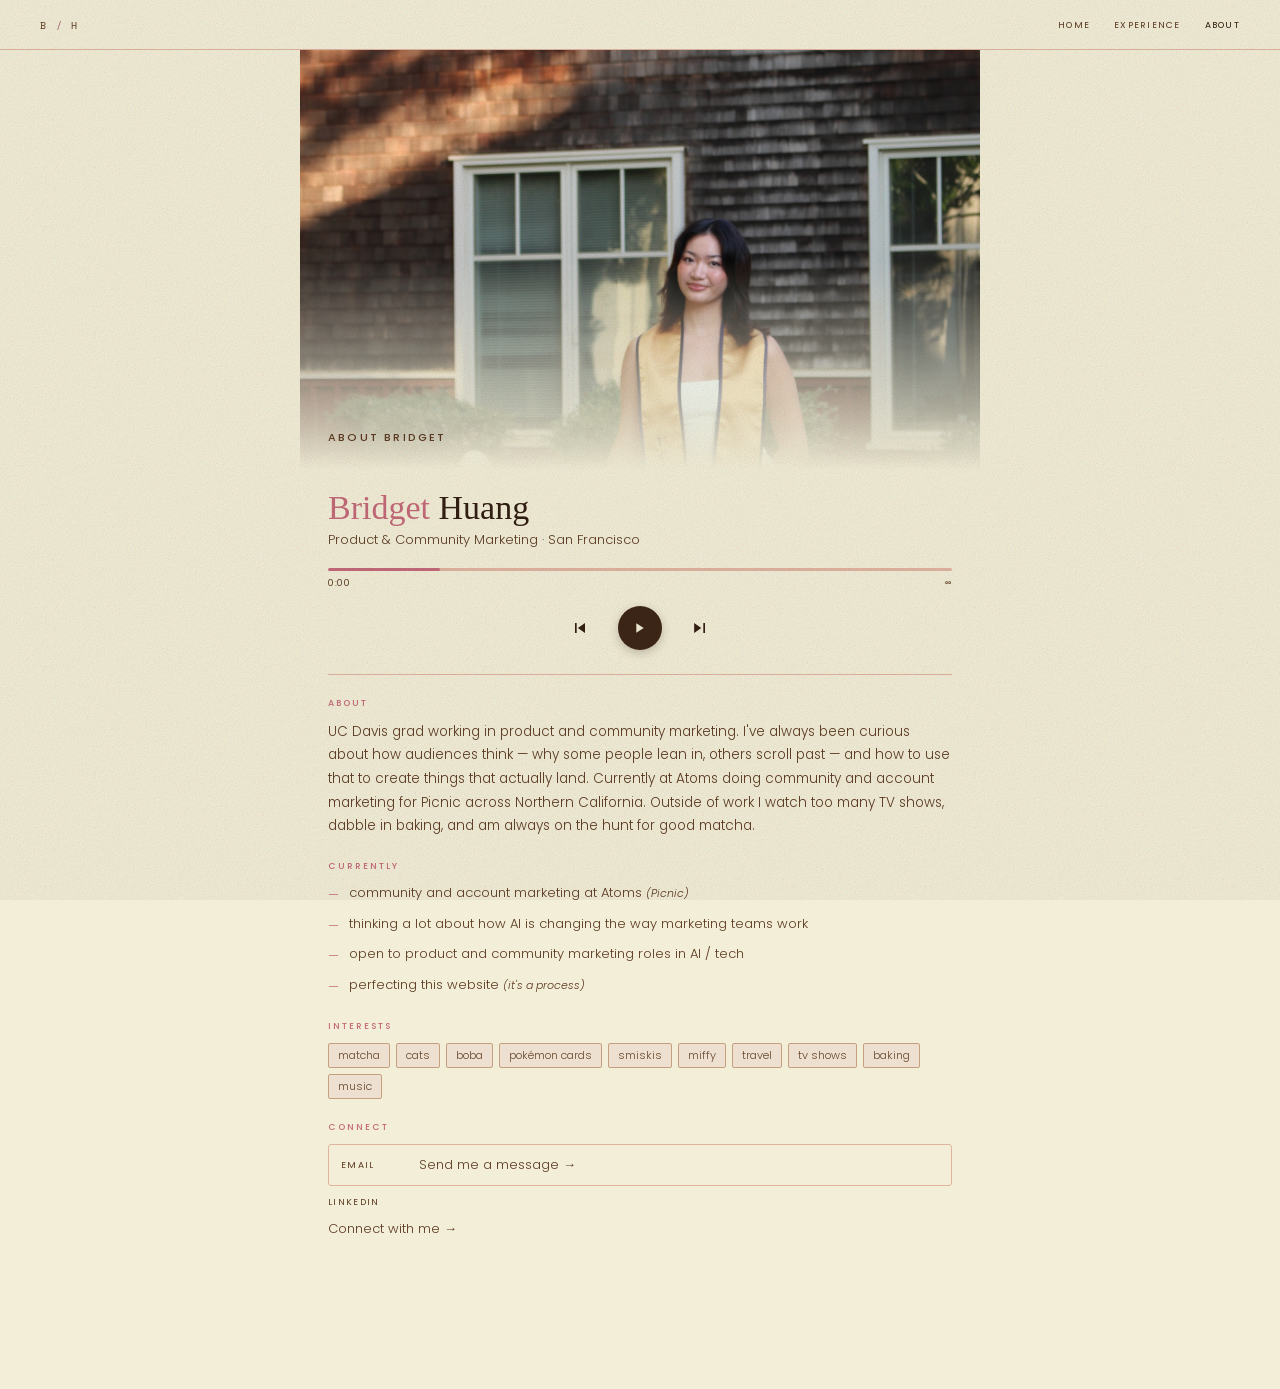
==== about.html @ 4d78a8e5 "Update about.html" ====
<!DOCTYPE html>
<html lang="en">
<head>
  <meta charset="UTF-8" />
  <meta name="viewport" content="width=device-width, initial-scale=1.0" />
  <title>About — Bridget Huang</title>
  <link rel="stylesheet" href="style.css" />
  <script src="components.js"></script>
  <style>
    .about-wrap {
      max-width: 680px;
      margin: 0 auto;
      padding: 0 0 80px;
    }

    /* ── Full-width photo (like Spotify artist header) ── */
    .sp-hero-photo {
      width: 100%;
      aspect-ratio: 1 / 1;
      max-height: 420px;
      position: relative;
      overflow: hidden;
      background: var(--bg2);
    }
    .sp-hero-photo img {
      width: 100%;
      height: 100%;
      object-fit: cover;
      object-position: center 20%;
      display: block;
    }
    .sp-hero-photo-placeholder {
      width: 100%; height: 100%;
      display: flex; flex-direction: column;
      align-items: center; justify-content: center;
      gap: 10px;
    }
    .sp-hero-photo-placeholder span { font-size: 40px; }
    .sp-hero-photo-placeholder p {
      font-size: 11px; color: var(--muted);
      letter-spacing: 0.1em; text-transform: uppercase;
    }
    /* gradient fade at the bottom of the photo */
    .sp-hero-photo::after {
      content: '';
      position: absolute;
      bottom: 0; left: 0; right: 0;
      height: 50%;
      background: linear-gradient(transparent, var(--bg));
      pointer-events: none;
    }
    /* "About Bridget" label over the photo */
    .sp-hero-label {
      position: absolute;
      bottom: 24px;
      left: 28px;
      font-size: 11px;
      font-weight: 500;
      letter-spacing: 0.2em;
      text-transform: uppercase;
      color: var(--muted);
      z-index: 1;
    }

    /* ── Song title + subtitle ── */
    .sp-title-block {
      padding: 20px 28px 0;
    }
    .sp-song-title {
      font-family: Georgia, serif;
      font-size: 34px;
      font-weight: 400;
      line-height: 1.05;
      color: var(--ink);
      margin-bottom: 4px;
    }
    .sp-song-title .first { color: var(--accent); }
    .sp-song-sub {
      font-size: 13px;
      color: var(--muted);
      font-weight: 300;
      margin-bottom: 0;
    }

    /* ── Progress bar ── */
    .sp-bar-block { padding: 18px 28px 0; }
    .sp-progress {
      height: 3px;
      background: var(--bg3);
      border-radius: 2px;
      overflow: hidden;
      cursor: pointer;
      margin-bottom: 6px;
    }
    .sp-progress-fill {
      width: 18%;
      height: 100%;
      background: var(--accent);
      border-radius: 2px;
      transition: width 0.3s ease;
    }
    .sp-times {
      display: flex;
      justify-content: space-between;
      font-size: 9px;
      letter-spacing: 0.08em;
      color: var(--muted);
    }

    /* ── Controls ── */
    .sp-controls {
      display: flex;
      align-items: center;
      justify-content: center;
      gap: 22px;
      padding: 16px 28px 4px;
    }
    .sp-ctrl {
      background: none;
      border: none;
      cursor: pointer;
      padding: 6px;
      color: var(--ink);
      display: flex;
      align-items: center;
      justify-content: center;
      transition: color 0.18s, transform 0.18s;
    }
    .sp-ctrl:hover { color: var(--accent); transform: scale(1.1); }
    .sp-play {
      width: 44px; height: 44px;
      border-radius: 50%;
      background: var(--vinyl);
      color: #F3EED7;
      padding-left: 3px;
      box-shadow: 0 3px 10px rgba(50,31,18,0.25);
    }
    .sp-play:hover { background: var(--accent); color: #fff; transform: scale(1.06); }

    /* ── Divider ── */
    .sp-divider {
      height: 1px;
      background: var(--bg3);
      margin: 20px 28px 0;
    }

    /* ── Content sections (scroll below controls like Spotify) ── */
    .sp-section {
      padding: 22px 28px 0;
    }
    .sp-section-label {
      font-size: 9px;
      letter-spacing: 0.22em;
      text-transform: uppercase;
      color: var(--accent);
      margin-bottom: 10px;
      font-weight: 500;
    }
    .sp-section-body {
      font-size: 13.5px;
      color: var(--ink2);
      line-height: 1.75;
      font-weight: 300;
    }

    /* currently list */
    .sp-curr-list {
      display: flex;
      flex-direction: column;
      gap: 8px;
    }
    .sp-curr-item {
      display: flex;
      align-items: flex-start;
      gap: 10px;
      font-size: 13px;
      color: var(--ink2);
      font-weight: 300;
      line-height: 1.6;
    }
    .sp-curr-dash { color: var(--accent); flex-shrink: 0; margin-top: 2px; }

    /* interests row */
    .sp-interests {
      display: flex;
      flex-wrap: wrap;
      gap: 6px;
      margin-top: 2px;
    }
    .sp-tag {
      font-size: 11px;
      color: var(--tag-text);
      background: var(--tag-bg);
      border: 1px solid var(--tag-border);
      border-radius: 2px;
      padding: 3px 9px;
      font-weight: 300;
    }

    /* connect links */
    .sp-connect-links {
      display: flex;
      flex-direction: column;
      gap: 10px;
    }
    .sp-connect-link {
      display: flex;
      align-items: center;
      gap: 14px;
      padding: 10px 12px;
      border: 1px solid var(--bg3);
      border-radius: 3px;
      transition: border-color 0.15s, background 0.15s;
    }
    .sp-connect-link:hover { border-color: var(--accent); background: var(--bg2); }
    .sp-connect-label {
      font-size: 9px;
      letter-spacing: 0.15em;
      text-transform: uppercase;
      color: var(--muted);
      width: 64px;
      flex-shrink: 0;
    }
    .sp-connect-val {
      font-size: 13px;
      color: var(--ink2);
      font-weight: 300;
      transition: color 0.15s;
    }
    .sp-connect-link:hover .sp-connect-val { color: var(--accent); }
  </style>
</head>
<body>
<site-nav active="about"></site-nav>

<div class="about-wrap fade-1">

  <!-- Full-width photo -->
  <div class="sp-hero-photo">
    <img src="photo.png" alt="Bridget Huang"
         onerror="this.style.display='none';document.querySelector('.sp-hero-photo-placeholder').style.display='flex'">
    <div class="sp-hero-photo-placeholder" style="display:none">
      <span>📷</span>
      <p>Add photo.png to your repo</p>
    </div>
    <div class="sp-hero-label">About Bridget</div>
  </div>

  <!-- Song title -->
  <div class="sp-title-block">
    <div class="sp-song-title"><span class="first">Bridget</span> Huang</div>
    <p class="sp-song-sub">Product &amp; Community Marketing · San Francisco</p>
  </div>

  <!-- Progress bar -->
  <div class="sp-bar-block">
    <div class="sp-progress"><div class="sp-progress-fill" id="spFill"></div></div>
    <div class="sp-times"><span id="spTime">0:00</span><span>∞</span></div>
  </div>

  <!-- Controls -->
  <div class="sp-controls">
    <button class="sp-ctrl" aria-label="Previous" type="button">
      <svg width="20" height="20" viewBox="0 0 24 24" fill="currentColor"><path d="M6 6h2v12H6V6zm3.5 6 8.5 6V6l-8.5 6z"/></svg>
    </button>
    <button class="sp-ctrl sp-play" id="spPlayBtn" aria-label="Play" type="button">
      <svg class="sp-icon-play" width="16" height="16" viewBox="0 0 24 24" fill="currentColor"><path d="M8 5v14l11-7L8 5z"/></svg>
      <svg class="sp-icon-pause" width="16" height="16" viewBox="0 0 24 24" fill="currentColor" style="display:none"><path d="M6 5h4v14H6V5zm8 0h4v14h-4V5z"/></svg>
    </button>
    <button class="sp-ctrl" aria-label="Next" type="button">
      <svg width="20" height="20" viewBox="0 0 24 24" fill="currentColor"><path d="M16 6h2v12h-2V6zm-2.5 6L5 6v12l8.5-6z"/></svg>
    </button>
  </div>

  <div class="sp-divider"></div>

  <!-- About bio -->
  <div class="sp-section">
    <div class="sp-section-label">About</div>
    <p class="sp-section-body">UC Davis grad working in product and community marketing. I've always been curious about how audiences think — why some people lean in, others scroll past — and how to use that to create things that actually land. Currently at Atoms doing community and account marketing for Picnic across Northern California. Outside of work I watch too many TV shows, dabble in baking, and am always on the hunt for good matcha.</p>
  </div>

  <!-- Currently -->
  <div class="sp-section">
    <div class="sp-section-label">Currently</div>
    <div class="sp-curr-list">
      <div class="sp-curr-item"><span class="sp-curr-dash">—</span><span>community and account marketing at Atoms <em style="font-style:italic;color:var(--muted);font-size:11px">(Picnic)</em></span></div>
      <div class="sp-curr-item"><span class="sp-curr-dash">—</span><span>thinking a lot about how AI is changing the way marketing teams work</span></div>
      <div class="sp-curr-item"><span class="sp-curr-dash">—</span><span>open to product and community marketing roles in AI / tech</span></div>
      <div class="sp-curr-item"><span class="sp-curr-dash">—</span><span>perfecting this website <em style="font-style:italic;color:var(--muted);font-size:11px">(it's a process)</em></span></div>
    </div>
  </div>

  <!-- Interests -->
  <div class="sp-section">
    <div class="sp-section-label">Interests</div>
    <div class="sp-interests">
      <span class="sp-tag">matcha</span>
      <span class="sp-tag">cats</span>
      <span class="sp-tag">boba</span>
      <span class="sp-tag">pokémon cards</span>
      <span class="sp-tag">smiskis</span>
      <span class="sp-tag">miffy</span>
      <span class="sp-tag">travel</span>
      <span class="sp-tag">tv shows</span>
      <span class="sp-tag">baking</span>
      <span class="sp-tag">music</span>
    </div>
  </div>

  <!-- Connect -->
  <div class="sp-section">
    <div class="sp-section-label">Connect</div>
    <div class="sp-connect-links">
      <a class="sp-connect-link" href="mailto:bridgethuang31@gmail.com">
        <span class="sp-connect-label">email</span>
        <span class="sp-connect-val">Send me a message →</span>
      </a>
        <span class="sp-connect-label">linkedin</span>
        <span class="sp-connect-val">Connect with me →</span>
      </a>
    </div>
  </div>

</div>

<script>
(function () {
  var playBtn = document.getElementById('spPlayBtn');
  var fill = document.getElementById('spFill');
  var timeEl = document.getElementById('spTime');
  if (!playBtn) return;
  var playing = false, prog = 0, timer;

  function tick() {
    prog += 0.25;
    if (prog > 100) prog = 0;
    fill.style.width = prog + '%';
    var secs = Math.floor(prog * 2.4);
    var m = Math.floor(secs / 60), s = secs % 60;
    timeEl.textContent = m + ':' + (s < 10 ? '0' : '') + s;
  }

  playBtn.addEventListener('click', function () {
    playing = !playing;
    playBtn.querySelector('.sp-icon-play').style.display = playing ? 'none' : '';
    playBtn.querySelector('.sp-icon-pause').style.display = playing ? '' : 'none';
    playBtn.setAttribute('aria-label', playing ? 'Pause' : 'Play');
    if (playing) timer = setInterval(tick, 100);
    else clearInterval(timer);
  });
})();
</script>

</body>
</html>
---- style.css ----
@import url('https://fonts.googleapis.com/css2?family=Caveat:wght@400;500&family=Poppins:ital,wght@0,300;0,400;0,500;0,600;1,300&family=Space+Mono:wght@400;700&display=swap');

*, *::before, *::after { box-sizing: border-box; margin: 0; padding: 0; }

/* ── Palette ── */
:root {
  --bg:           #F3EED7;
  --bg2:          #EDE0D0;
  --bg3:          #E1B4A1;
  --ink:          #321F12;
  --ink2:         #5C3A22;
  --muted:        #5C3A22;
  --accent:       #C56A79;
  --accent-mid:   #A15D66;
  --accent-bg:    #F3D8CE;
  --olive:        #808249;
  --olive-bg:     #EEEDC8;
  --olive-border: #C8C890;
  --tag-text:     #6A4A30;
  --tag-bg:       #EDE0D0;
  --tag-border:   #C4A080;
  --vinyl:        #3D2616;
  --vinyl-mid:    #4A3022;
}

html { scroll-behavior: smooth; }

body {
  background: var(--bg);
  font-family: 'Poppins', sans-serif;
  color: var(--ink);
  min-height: 100vh;
  -webkit-font-smoothing: antialiased;
  transition: background 0.3s ease, color 0.3s ease;
}

/* light paper grain — sits over everything, never blocks clicks */
body::before {
  content: '';
  position: fixed;
  inset: 0;
  pointer-events: none;
  z-index: 9999;
  background-image: url("data:image/svg+xml;utf8,<svg xmlns='http://www.w3.org/2000/svg' width='220' height='220'><filter id='n'><feTurbulence type='fractalNoise' baseFrequency='0.9' numOctaves='2' stitchTiles='stitch'/></filter><rect width='220' height='220' filter='url(%23n)' opacity='0.55'/></svg>");
  background-size: 220px 220px;
  opacity: 0.5;
  mix-blend-mode: multiply;
}

a { color: inherit; text-decoration: none; }

/* ── Topbar ── */
.topbar {
  display: flex;
  align-items: center;
  justify-content: space-between;
  padding: 18px 40px 16px;
  border-bottom: 1px solid var(--bg3);
  position: sticky;
  top: 0;
  background: var(--bg);
  z-index: 100;
  transition: background 0.3s ease, border-color 0.3s ease;
}
.tb-logo {
  font-family: 'Space Mono', monospace;
  font-size: 10px;
  letter-spacing: 0.18em;
  color: var(--muted);
  text-transform: uppercase;
}
.tb-logo span { color: var(--accent-mid); }
.tb-nav { display: flex; gap: 24px; align-items: center; }
.tb-nav a {
  font-size: 9px;
  letter-spacing: 0.14em;
  text-transform: uppercase;
  color: var(--muted);
  transition: color 0.15s;
}
.tb-nav a:hover, .tb-nav a.active { color: var(--ink); }

/* ── Page hero (sub-pages) ── */
.page-hero {
  padding: 40px 40px 32px;
  border-bottom: 1px solid var(--bg3);
  display: flex;
  align-items: flex-end;
  justify-content: space-between;
  gap: 24px;
}
.page-eyebrow {
  font-family: 'Space Mono', monospace;
  font-size: 9px;
  letter-spacing: 0.2em;
  text-transform: uppercase;
  color: var(--accent);
  margin-bottom: 10px;
}
.page-title {
  font-family: 'Poppins', sans-serif;
  font-size: 64px;
  line-height: 0.9;
  color: var(--ink);
  font-weight: 500;
}
.page-title .accent { color: var(--accent); }
.page-hero-right { display: flex; flex-direction: column; align-items: flex-end; gap: 14px; }
.page-action {
  display: inline-flex;
  align-items: center;
  gap: 6px;
  padding: 5px 10px;
  border: 1px solid var(--bg3);
  border-radius: 0;
  background: var(--bg2);
  font-family: 'Space Mono', monospace;
  font-size: 8px;
  letter-spacing: 0.18em;
  text-transform: uppercase;
  color: var(--ink2);
  transition: border-color 0.2s ease, color 0.2s ease, background 0.2s ease, transform 0.2s ease;
}
.page-action:hover {
  border-color: var(--accent);
  color: var(--accent);
  background: var(--bg);
  transform: translateY(-1px);
}
.page-sub {
  font-size: 12px;
  color: var(--muted);
  line-height: 1.7;
  max-width: 240px;
  text-align: right;
  font-weight: 300;
}

/* ── Home hero ── */
.hero {
  position: relative;
  display: grid;
  grid-template-columns: auto auto;
  justify-content: center;
  align-items: center;
  gap: 56px;
  min-height: 480px;
  padding: 72px 80px;
  overflow: hidden;
}
.hero::after {
  content: '';
  position: absolute;
  bottom: 0;
  left: 50%;
  transform: translateX(-50%);
  width: 80%;
  height: 1px;
  background: var(--bg3);
}
.vinyl-col { display: flex; align-items: center; justify-content: center; }
.vinyl-disc {
  width: 320px; height: 320px;
  border-radius: 50%;
  background: var(--vinyl);
  position: relative;
  animation: spin 12s linear infinite;
  cursor: pointer;
  flex-shrink: 0;
  box-shadow: 0 6px 28px rgba(50,31,18,0.22), inset 0 0 60px rgba(0,0,0,0.4);
}
.vinyl-disc.paused { animation-play-state: paused; }
.vring { position: absolute; border-radius: 50%; border: 0.75px solid #6B4226; }
.vlabel {
  width: 124px; height: 124px;
  border-radius: 50%;
  background: var(--accent);
  display: flex; flex-direction: column; align-items: center; justify-content: center;
  position: absolute; top: 50%; left: 50%;
  transform: translate(-50%, -50%);
  z-index: 2; pointer-events: none;
  box-shadow: inset 0 0 0 1px rgba(0,0,0,0.08);
}
.vlabel span {
  font-family: 'Space Mono', monospace;
  font-size: 9px; color: #F3EED7;
  letter-spacing: 0.08em; text-align: center;
  line-height: 1.5; text-transform: uppercase;
}
.hero-info { display: flex; flex-direction: column; justify-content: center; gap: 20px; max-width: 480px; }
.hero-name { font-family: Georgia, serif; font-size: 80px; line-height: 0.92; font-weight: 400; margin-bottom: 14px; }
.hero-name .first { color: var(--accent); }
.hero-name .last  { color: var(--ink); }
.genre-row { display: flex; flex-wrap: wrap; gap: 5px; margin-bottom: 14px; }
.hero-bio { font-size: 13px; color: var(--muted); line-height: 1.8; font-weight: 300; }

/* ── Section header ── */
.sec-header {
  display: flex;
  align-items: baseline;
  justify-content: space-between;
  padding: 18px 0 12px;
  border-bottom: 1px solid var(--bg3);
}
.sec-title {
  font-family: 'Space Mono', monospace;
  font-size: 9px;
  letter-spacing: 0.2em;
  text-transform: uppercase;
  color: var(--muted);
}
.sec-title em { font-style: italic; color: var(--accent); }
.sec-meta {
  font-family: 'Space Mono', monospace;
  font-size: 9px;
  letter-spacing: 0.2em;
  text-transform: uppercase;
  color: var(--accent);
  opacity: 0.7;
}

/* ── Record crate (homepage) ── */
.crate { padding: 0 40px; }
.records {
  display: grid;
  grid-template-columns: repeat(3, minmax(0, 220px));
  justify-content: center;
  gap: 36px;
  padding: 48px 0 32px;
}

.record {
  position: relative;
  display: block;
  cursor: pointer;
  /* slight casual tilt — like records leaning in a crate */
  transform: rotate(-1deg);
  transition: transform 0.45s cubic-bezier(.22,1,.36,1),
              translate 0.45s cubic-bezier(.22,1,.36,1),
              scale 0.45s cubic-bezier(.22,1,.36,1),
              opacity 0.35s ease, filter 0.35s ease;
  z-index: 1;
}
.record:nth-child(2) { transform: rotate(0.6deg) translateY(-2px); }
.record:nth-child(3) { transform: rotate(-0.4deg) translateY(2px); }
.record:nth-child(4) { transform: rotate(1.2deg); }

.rec-vinyl {
  position: absolute;
  top: 5%;
  right: -2%;
  width: 92%;
  aspect-ratio: 1 / 1;
  border-radius: 50%;
  background:
    repeating-radial-gradient(circle at center, transparent 0 4px, rgba(107,66,38,0.9) 4px 4.6px),
    var(--vinyl);
  box-shadow: 0 4px 14px rgba(50,31,18,0.32);
  z-index: 1;
  display: flex;
  align-items: center;
  justify-content: center;
  translate: 0 0;
  transition: translate 0.5s cubic-bezier(.22,1,.36,1), transform 0.5s cubic-bezier(.22,1,.36,1);
}
.rec-vinyl::before {
  content: '';
  position: absolute;
  top: 50%; left: 50%;
  width: 40%; height: 40%;
  border-radius: 50%;
  background: var(--c1);
  transform: translate(-50%, -50%);
  box-shadow: inset 0 0 0 1px rgba(0,0,0,0.1);
}
.rec-vinyl-label {
  position: relative;
  z-index: 1;
  font-family: 'Space Mono', monospace;
  font-size: 8px;
  letter-spacing: 0.18em;
  color: rgba(243,238,215,0.92);
  text-transform: uppercase;
}

.rec-cover {
  position: relative;
  aspect-ratio: 1 / 1;
  border-radius: 4px;
  padding: 16px 14px 14px;
  display: flex;
  flex-direction: column;
  justify-content: space-between;
  background: linear-gradient(135deg, var(--c1), var(--c2));
  box-shadow: 0 1px 6px rgba(50,31,18,0.12), inset 0 0 0 1px rgba(0,0,0,0.06);
  transition: transform 0.45s cubic-bezier(.22,1,.36,1), box-shadow 0.45s ease;
  z-index: 2;
  overflow: hidden;
  color: #F3EED7;
}
/* woven linen / canvas texture — like a real album sleeve */
.rec-cover::before {
  content: '';
  position: absolute;
  inset: 0;
  background-image:
    repeating-linear-gradient(0deg,
      rgba(0,0,0,0.12) 0 1px,
      transparent 1px 4px),
    repeating-linear-gradient(90deg,
      rgba(255,255,255,0.08) 0 1px,
      transparent 1px 4px);
  mix-blend-mode: overlay;
  opacity: 0.6;
  pointer-events: none;
}
/* subtle paper-stock sheen */
.rec-cover::after {
  content: '';
  position: absolute;
  inset: 0;
  background:
    radial-gradient(120% 60% at 0% 0%, rgba(255,255,255,0.18), transparent 50%),
    radial-gradient(120% 60% at 100% 100%, rgba(0,0,0,0.18), transparent 50%);
  pointer-events: none;
  mix-blend-mode: overlay;
}

.rec-top { display: flex; justify-content: space-between; align-items: center; position: relative; z-index: 1; }
.rec-stamp {
  font-family: 'Space Mono', monospace;
  font-size: 7.5px;
  letter-spacing: 0.18em;
  text-transform: uppercase;
  color: rgba(243,238,215,0.78);
  border: 1px solid rgba(243,238,215,0.42);
  padding: 2px 6px;
  border-radius: 2px;
}
.rec-num {
  font-family: 'Space Mono', monospace;
  font-size: 9px;
  letter-spacing: 0.18em;
  color: rgba(243,238,215,0.85);
}

.rec-mid { position: relative; z-index: 1; }
.rec-title {
  font-family: Georgia, serif;
  font-size: 26px;
  line-height: 1;
  font-weight: 400;  color: #F3EED7;
  letter-spacing: -0.01em;
  margin-bottom: 6px;
}
.rec-sub {
  font-family: 'Space Mono', monospace;
  font-size: 8px;
  letter-spacing: 0.16em;
  text-transform: uppercase;
  color: rgba(243,238,215,0.75);
}
.rec-title { display: inline-flex; align-items: baseline; gap: 8px; }
.rec-arrow {
  display: inline-block;
  font-family: 'Space Mono', monospace;
  font-size: 18px;
  line-height: 1;
  color: rgba(243,238,215,0.75);
  transition: transform 0.35s cubic-bezier(.22,1,.36,1), color 0.25s ease;
}
.record:hover .rec-arrow {
  transform: translateX(6px);
  color: rgba(243,238,215,1);
}

.rec-bot {
  display: flex; justify-content: space-between; align-items: center;
  position: relative; z-index: 1;
  padding-top: 10px;
  border-top: 1px solid rgba(243,238,215,0.22);
}
.rec-action {
  font-family: 'Space Mono', monospace;
  font-size: 8px;
  letter-spacing: 0.16em;
  text-transform: uppercase;
  color: rgba(243,238,215,0.92);
}
.rec-runtime {
  font-family: 'Space Mono', monospace;
  font-size: 8px;
  letter-spacing: 0.1em;
  color: rgba(243,238,215,0.6);
}

/* hover — straighten, lift, focus (others dim + scoot away) */
.record:hover {
  transform: rotate(0deg) translateY(-12px) scale(1.03);
  z-index: 5;
}
.record:hover .rec-cover {
  box-shadow:
    0 24px 44px rgba(50,31,18,0.32),
    0 4px 10px rgba(50,31,18,0.18),
    inset 0 0 0 1px rgba(0,0,0,0.06);
}
.record:hover .rec-vinyl {
  translate: 58% 0;
  animation: vinyl-spin 2.4s linear 0.4s infinite;
}
@keyframes vinyl-spin {
  to { rotate: 360deg; }
}

/* non-hovered records: dim, shrink, and scoot away from the focal record */
.records:has(.record:hover) .record:not(:hover) {
  opacity: 0.45;
  filter: saturate(0.65);
  scale: 0.92;
}
/* records that come AFTER the hovered one — scoot right + down */
.record:hover ~ .record {
  translate: 24px 8px;
}
/* records that come BEFORE the hovered one — scoot left + down */
.record:has(~ .record:hover) {
  translate: -24px 8px;
}

/* light-pink record — use dark text instead of cream */
.record.light .rec-cover { color: var(--ink); }
.record.light .rec-title { color: var(--ink); }
.record.light .rec-stamp { color: rgba(74,40,24,0.7); border-color: rgba(74,40,24,0.3); }
.record.light .rec-num,
.record.light .rec-sub,
.record.light .rec-action { color: rgba(74,40,24,0.78); }
.record.light .rec-runtime { color: rgba(74,40,24,0.5); }
.record.light .rec-bot { border-top-color: rgba(74,40,24,0.22); }
.record.light .rec-arrow { color: rgba(74,40,24,0.7); }
.record.light:hover .rec-arrow { color: rgba(74,40,24,1); }

/* ── Tags ── */
.genre {
  font-size: 7px;
  letter-spacing: 0.1em;
  text-transform: uppercase;
  color: var(--tag-text);
  padding: 2px 8px;
  border: 1px solid var(--tag-border);
  border-radius: 2px;
  background: var(--tag-bg);
}

/* ── Page bottom spacer (no footer) ── */
body { padding-bottom: 70px; }
@media (max-width: 800px) { body { padding-bottom: 80px; } }

/* ── Modal ── */
.modal-backdrop {
  position: fixed;
  inset: 0;
  background: rgba(20, 14, 8, 0.55);
  -webkit-backdrop-filter: blur(4px);
  backdrop-filter: blur(4px);
  display: flex;
  align-items: center;
  justify-content: center;
  z-index: 200;
  padding: 24px;
  opacity: 0;
  pointer-events: none;
  transition: opacity 0.25s ease;
}
.modal-backdrop[data-open="true"] {
  opacity: 1;
  pointer-events: auto;
}
.modal {
  background: var(--bg);
  border: 1px solid var(--bg3);
  border-radius: 4px;
  padding: 32px 36px 28px;
  max-width: 420px;
  width: 100%;
  position: relative;
  box-shadow: 0 24px 48px rgba(50, 31, 18, 0.3);
  transform: translateY(8px) scale(0.98);
  transition: transform 0.3s cubic-bezier(.22,1,.36,1);
}
.modal-backdrop[data-open="true"] .modal { transform: translateY(0) scale(1); }
.modal-close {
  position: absolute;
  top: 10px;
  right: 12px;
  background: none;
  border: none;
  font-size: 22px;
  line-height: 1;
  color: var(--muted);
  cursor: pointer;
  padding: 6px 10px;
  border-radius: 2px;
  transition: color 0.15s, background 0.15s;
}
.modal-close:hover { color: var(--ink); background: var(--bg2); }
.modal-eyebrow {
  font-family: 'Space Mono', monospace;
  font-size: 8px;
  letter-spacing: 0.22em;
  text-transform: uppercase;
  color: var(--muted);
  margin-bottom: 10px;
}
.modal-title {
  font-family: 'Poppins', sans-serif;
  font-size: 30px;
  line-height: 1;
  color: var(--ink);
  margin-bottom: 22px;
  font-weight: 500;
  letter-spacing: -0.01em;
}
.modal-links { display: flex; flex-direction: column; gap: 8px; }
.modal-link {
  display: flex;
  align-items: center;
  gap: 14px;
  padding: 12px 14px;
  border: 1px solid var(--bg3);
  border-radius: 3px;
  transition: border-color 0.15s, background 0.15s;
}
.modal-link:hover { border-color: var(--accent); background: var(--bg2); }
.modal-link .ml-label {
  font-family: 'Space Mono', monospace;
  font-size: 8.5px;
  letter-spacing: 0.18em;
  text-transform: uppercase;
  color: var(--muted);
  width: 64px;
  flex-shrink: 0;
}
.modal-link .ml-val {
  font-size: 13px;
  color: var(--ink2);
  font-weight: 300;
  transition: color 0.15s;
}
.modal-link:hover .ml-val { color: var(--accent); }

/* ── About content (shared by about.html and About panel) ── */
.about-grid { display:grid; grid-template-columns:200px 1fr; gap:36px; padding:28px 0; align-items:start; }
.about-photo { width:200px; height:260px; border-radius:4px; overflow:hidden; border:1px solid var(--bg3); background:var(--bg2); flex-shrink:0; }
.about-photo img { width:100%; height:100%; object-fit:cover; object-position:center top; display:block; }
.photo-placeholder { width:100%; height:100%; display:flex; flex-direction:column; align-items:center; justify-content:center; gap:8px; }
.photo-placeholder span { font-size:28px; }
.photo-placeholder p { font-family:'Space Mono',monospace; font-size:8px; letter-spacing:0.1em; text-transform:uppercase; color:var(--muted); text-align:center; line-height:1.6; padding:0 12px; }
.about-name { font-family:Georgia,serif; font-size:26px; color:var(--ink); margin-bottom:10px; font-weight:400; }
.about-body p { font-size:13px; color:var(--ink2); line-height:1.7; margin-bottom:10px; font-weight:300; }
.about-body p:last-child { margin-bottom:0; }
.currently { padding:24px 0; }
.currently .sec-header, .connect .sec-header { border-bottom:none; }
.curr-list { display:flex; flex-direction:column; gap:8px; margin-top:12px; }
.curr-item { display:flex; align-items:flex-start; gap:12px; }
.curr-dash { font-family:'Space Mono',monospace; font-size:10px; color:var(--accent); flex-shrink:0; margin-top:2px; }
.curr-text { font-size:13px; color:var(--ink2); line-height:1.6; font-weight:300; }
.curr-text em { font-style:italic; color:var(--muted); font-size:11px; }
.connect { padding:24px 0; }
.connect-links { display:flex; flex-direction:column; gap:6px; margin-top:12px; }
.connect-link { display:flex; align-items:center; gap:12px; width:fit-content; transition:color 0.15s; }
.connect-link:hover { color:var(--accent); }
.cl-label { font-family:'Space Mono',monospace; font-size:9px; letter-spacing:0.1em; text-transform:uppercase; color:var(--muted); width:64px; flex-shrink:0; }
.cl-val { font-size:12px; color:var(--ink2); transition:color 0.15s; font-weight:300; }
.connect-link:hover .cl-val { color:var(--accent); }

/* ── Bottom-sheet panel (Spotify-style) ── */
.modal-backdrop.bottom-sheet {
  align-items: flex-end;
  padding: 0;
}
.panel {
  background: var(--bg);
  border: 1px solid var(--bg3);
  border-bottom: none;
  border-radius: 14px 14px 0 0;
  max-width: 880px;
  width: 100%;
  max-height: 92vh;
  position: relative;
  box-shadow: 0 -18px 50px rgba(50, 31, 18, 0.32);
  display: flex;
  flex-direction: column;
  overflow: hidden;
  transform: translateY(100%);
  transition: transform 0.45s cubic-bezier(.22,1,.36,1);
}
.modal-backdrop.bottom-sheet[data-open="true"] .panel { transform: translateY(0); }
.panel-handle {
  width: 44px;
  height: 4px;
  background: var(--bg3);
  border-radius: 2px;
  margin: 10px auto 0;
  flex-shrink: 0;
}
.panel-scroll {
  overflow-y: auto;
  overscroll-behavior: contain;
  padding: 18px 0 48px;
  flex: 1;
}

/* Spotify "About the artist" style sections inside the panel */
.sp-photo {
  position: relative;
  width: 100%;
  aspect-ratio: 4 / 3;
  max-height: 360px;
  background: var(--bg2);
  overflow: hidden;
  border-radius: 6px;
  margin-bottom: 18px;
}
.sp-photo img {
  width: 100%;
  height: 100%;
  object-fit: cover;
  object-position: center 25%;
  display: block;
}
.sp-photo-label {
  position: absolute;
  top: 18px;
  left: 20px;
  font-family: 'Poppins', sans-serif;
  font-size: 22px;
  font-weight: 600;
  color: #fff;
  letter-spacing: -0.01em;
  text-shadow: 0 2px 8px rgba(0,0,0,0.45);
  z-index: 1;
}
.sp-photo-placeholder {
  width:100%; height:100%;
  display:flex; flex-direction:column; align-items:center; justify-content:center; gap:8px;
}
.sp-photo-placeholder span { font-size: 32px; }
.sp-photo-placeholder p {
  font-family: 'Space Mono', monospace;
  font-size: 9px; letter-spacing: 0.1em; text-transform: uppercase;
  color: var(--muted);
}
/* In the bottom-sheet panel, content needs horizontal padding (photo stays edge-to-edge) */
.panel-scroll .sp-photo { border-radius: 0; margin-bottom: 24px; }
.panel-scroll .sp-meta,
.panel-scroll .currently,
.panel-scroll .connect { padding-left: 44px; padding-right: 44px; }

/* Standalone about page — constrained centered column */
.about-page {
  max-width: 720px;
  margin: 0 auto;
  padding: 4px 0 56px;
}
.about-page .sp-photo { margin-bottom: 28px; }
.about-page .sp-meta { margin-bottom: 8px; }
.about-page .currently,
.about-page .connect { padding: 24px 0; }

/* ── About page: "Now Playing" player card ── */
.player-card {
  max-width: 820px;
  margin: 28px auto 56px;
  background: var(--bg);
  border: 1px solid var(--bg3);
  border-radius: 10px;
  padding: 28px 36px 32px;
  box-shadow: 0 10px 28px rgba(50,31,18,0.12), 0 1px 2px rgba(50,31,18,0.08);
  position: relative;
}
.player-top {
  display: flex;
  align-items: center;
  justify-content: space-between;
  margin-bottom: 22px;
}
.player-eyebrow {
  font-family: 'Space Mono', monospace;
  font-size: 9px;
  letter-spacing: 0.24em;
  text-transform: uppercase;
  color: var(--ink);
}

.player-meta {
  display: grid;
  grid-template-columns: 1fr auto;
  gap: 28px;
  align-items: flex-start;
  margin-bottom: 22px;
}
.player-meta-left { padding-top: 2px; }
.player-name {
  font-family: Georgia, serif;
  font-size: 36px;
  line-height: 1.05;
  color: var(--ink);
  margin-bottom: 0px;
  font-weight: 400;
}
.player-sub {
  font-size: 13px;
  color: var(--ink2);
  line-height: 1.45;
  font-weight: 300;
}
.player-art {
  width: 140px;
  height: 140px;
  border-radius: 6px;
  overflow: hidden;
  background: var(--accent);
  box-shadow: 0 4px 14px rgba(50,31,18,0.2), inset 0 0 0 1px rgba(0,0,0,0.06);
  flex-shrink: 0;
  position: relative;
}
.player-art img {
  width: 100%;
  height: 100%;
  object-fit: cover;
  object-position: center 18%;
  display: block;
}

/* Progress bar */
.player-bar { margin-bottom: 8px; }
.player-progress {
  height: 3px;
  background: var(--bg3);
  border-radius: 2px;
  overflow: hidden;
  cursor: pointer;
  position: relative;
}
.player-progress-fill {
  width: 18%;
  height: 100%;
  background: var(--accent);
  transition: width 0.3s ease;
}
.player-progress:hover .player-progress-fill { background: var(--accent-mid); }
.player-times {
  display: flex;
  justify-content: space-between;
  margin-top: 5px;
  font-family: 'Space Mono', monospace;
  font-size: 9px;
  letter-spacing: 0.08em;
  color: var(--muted);
}

/* Controls */
.player-controls {
  display: flex;
  align-items: center;
  justify-content: center;
  gap: 22px;
  padding: 6px 0 10px;
}
.pc-btn {
  background: none;
  border: none;
  cursor: pointer;
  padding: 6px;
  color: var(--ink);
  display: flex;
  align-items: center;
  justify-content: center;
  transition: color 0.18s ease, transform 0.18s ease;
}
.pc-btn:hover { color: var(--accent); transform: scale(1.1); }
.pc-play {
  width: 42px;
  height: 42px;
  border-radius: 50%;
  background: var(--vinyl);
  color: #F3EED7;
  padding-left: 3px;
  box-shadow: 0 3px 10px rgba(50,31,18,0.25);
}
.pc-play:hover {
  background: var(--accent);
  color: #fff;
  transform: scale(1.06);
}

.player-divider {
  height: 1px;
  background: var(--bg3);
  margin: 14px 0 18px;
}

.player-section { margin-top: 18px; }
.player-section:first-of-type { margin-top: 0; }
.ps-label {
  font-family: 'Space Mono', monospace;
  font-size: 9px;
  letter-spacing: 0.22em;
  text-transform: uppercase;
  color: var(--accent);
  margin-bottom: 10px;
}
.ps-body {
  font-size: 13.5px;
  color: var(--ink2);
  line-height: 1.7;
  font-weight: 300;
}
.player-section .curr-list { margin-top: 0; }
.player-section .connect-links { margin-top: 0; }

@media (max-width: 600px) {
  .player-card { padding: 20px 22px 24px; margin: 16px 0 40px; }
  .player-meta { grid-template-columns: 1fr; gap: 18px; }
  .player-art { width: 100%; height: auto; aspect-ratio: 1 / 1; max-width: 240px; }
  .player-name { font-size: 26px; }
}

.sp-rank {
  font-family: 'Space Mono', monospace;
  font-size: 9px;
  letter-spacing: 0.22em;
  text-transform: uppercase;
  color: var(--muted);
  margin-bottom: 8px;
}
.sp-row {
  display: flex;
  align-items: center;
  justify-content: space-between;
  gap: 16px;
  margin-bottom: 4px;
}
.sp-name {
  font-family: Georgia, serif;
  font-size: 36px;
  line-height: 1;
  font-weight: 400;
  color: var(--ink);
  letter-spacing: -0.01em;
}
.sp-follow {
  display: inline-flex;
  align-items: center;
  padding: 8px 18px;
  border: 1px solid var(--ink);
  border-radius: 999px;
  background: transparent;
  font-family: 'Space Mono', monospace;
  font-size: 9px;
  letter-spacing: 0.18em;
  text-transform: uppercase;
  color: var(--ink);
  transition: background 0.18s ease, color 0.18s ease, border-color 0.18s ease, transform 0.18s ease;
  flex-shrink: 0;
}
.sp-follow:hover {
  background: var(--ink);
  color: var(--bg);
  transform: translateY(-1px);
}
.sp-stat {
  font-size: 12px;
  color: var(--muted);
  margin-bottom: 16px;
}
.sp-bio {
  font-size: 14px;
  color: var(--ink2);
  line-height: 1.65;
  font-weight: 300;
  padding-bottom: 8px;
  border-bottom: 1px solid var(--bg3);
  margin-bottom: 4px;
}

/* ── Animations ── */
@keyframes fadeUp { from { opacity: 0; transform: translateY(10px); } to { opacity: 1; transform: translateY(0); } }
@keyframes spin   { from { transform: rotate(0deg); } to { transform: rotate(360deg); } }

.fade-1 { animation: fadeUp 0.5s ease both; }
.fade-2 { animation: fadeUp 0.5s ease 0.08s both; }
.fade-3 { animation: fadeUp 0.5s ease 0.16s both; }
.fade-4 { animation: fadeUp 0.5s ease 0.24s both; }

/* ── Responsive ── */
@media (max-width: 900px) {
  .records { grid-template-columns: repeat(3, 1fr); gap: 16px; padding: 28px 0 20px; }
}
@media (max-width: 800px) {
  .hero { grid-template-columns: auto; gap: 40px; padding: 48px 32px; min-height: 0; }
  .vinyl-disc { width: 260px; height: 260px; }
  .vlabel { width: 100px; height: 100px; }
  .hero-name { font-size: 64px; }
  .crate { padding: 0 24px; }
  .topbar { padding: 16px 24px; }
}
@media (max-width: 480px) {
  .records { grid-template-columns: repeat(3, 1fr); gap: 10px; }
  .rec-cover { padding: 12px 11px 11px; }
  .rec-title { font-size: 18px; }
  .modal { padding: 24px 22px 20px; }
  .modal-title { font-size: 26px; }
}
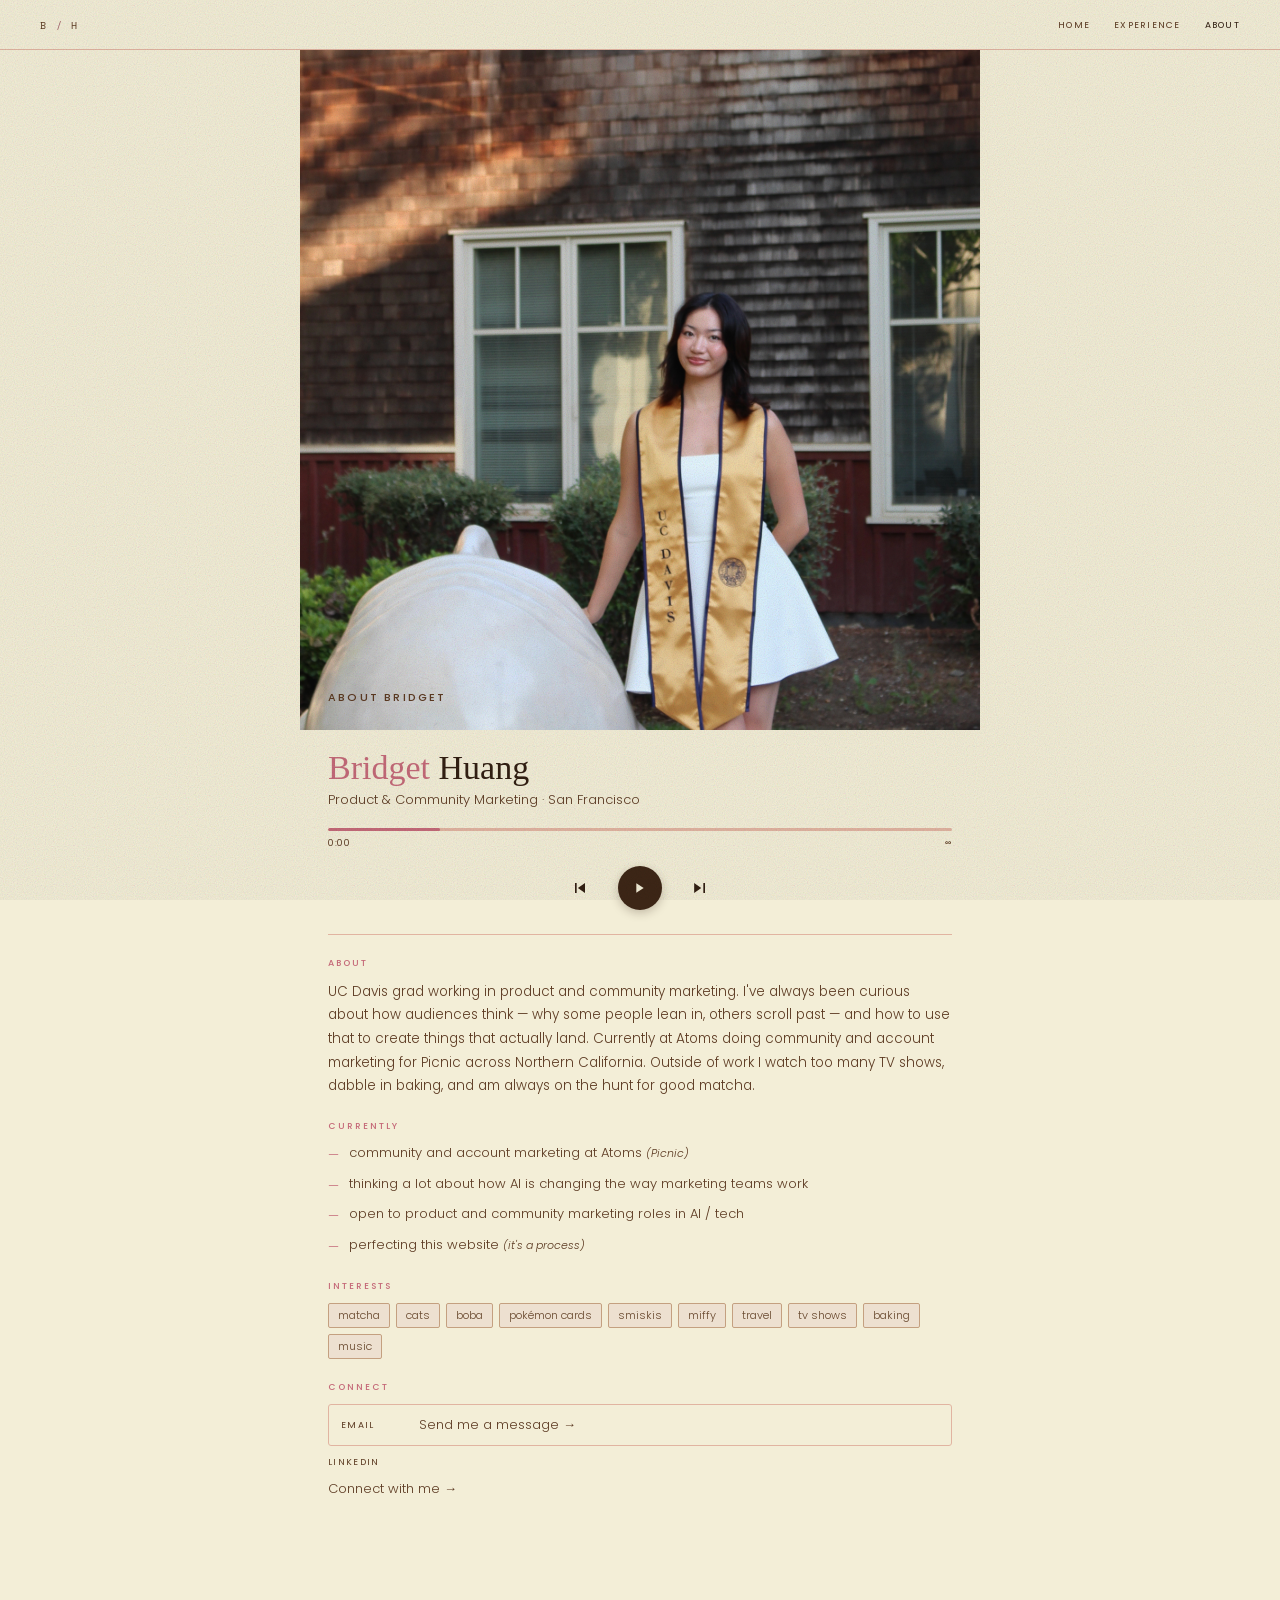
==== commit 58c238ee: "Update about.html" ====
--- a/about.html
+++ b/about.html
@@ -17,7 +17,7 @@
     .sp-hero-photo {
       width: 100%;
       aspect-ratio: 1 / 1;
-      max-height: 420px;
+      max-height: 600;
       position: relative;
       overflow: hidden;
       background: var(--bg2);
@@ -26,7 +26,7 @@
       width: 100%;
       height: 100%;
       object-fit: cover;
-      object-position: center 20%;
+      object-position: center top;
       display: block;
     }
     .sp-hero-photo-placeholder {
@@ -46,7 +46,7 @@
       position: absolute;
       bottom: 0; left: 0; right: 0;
       height: 50%;
-      background: linear-gradient(transparent, var(--bg));
+      background: none;
       pointer-events: none;
     }
     /* "About Bridget" label over the photo */
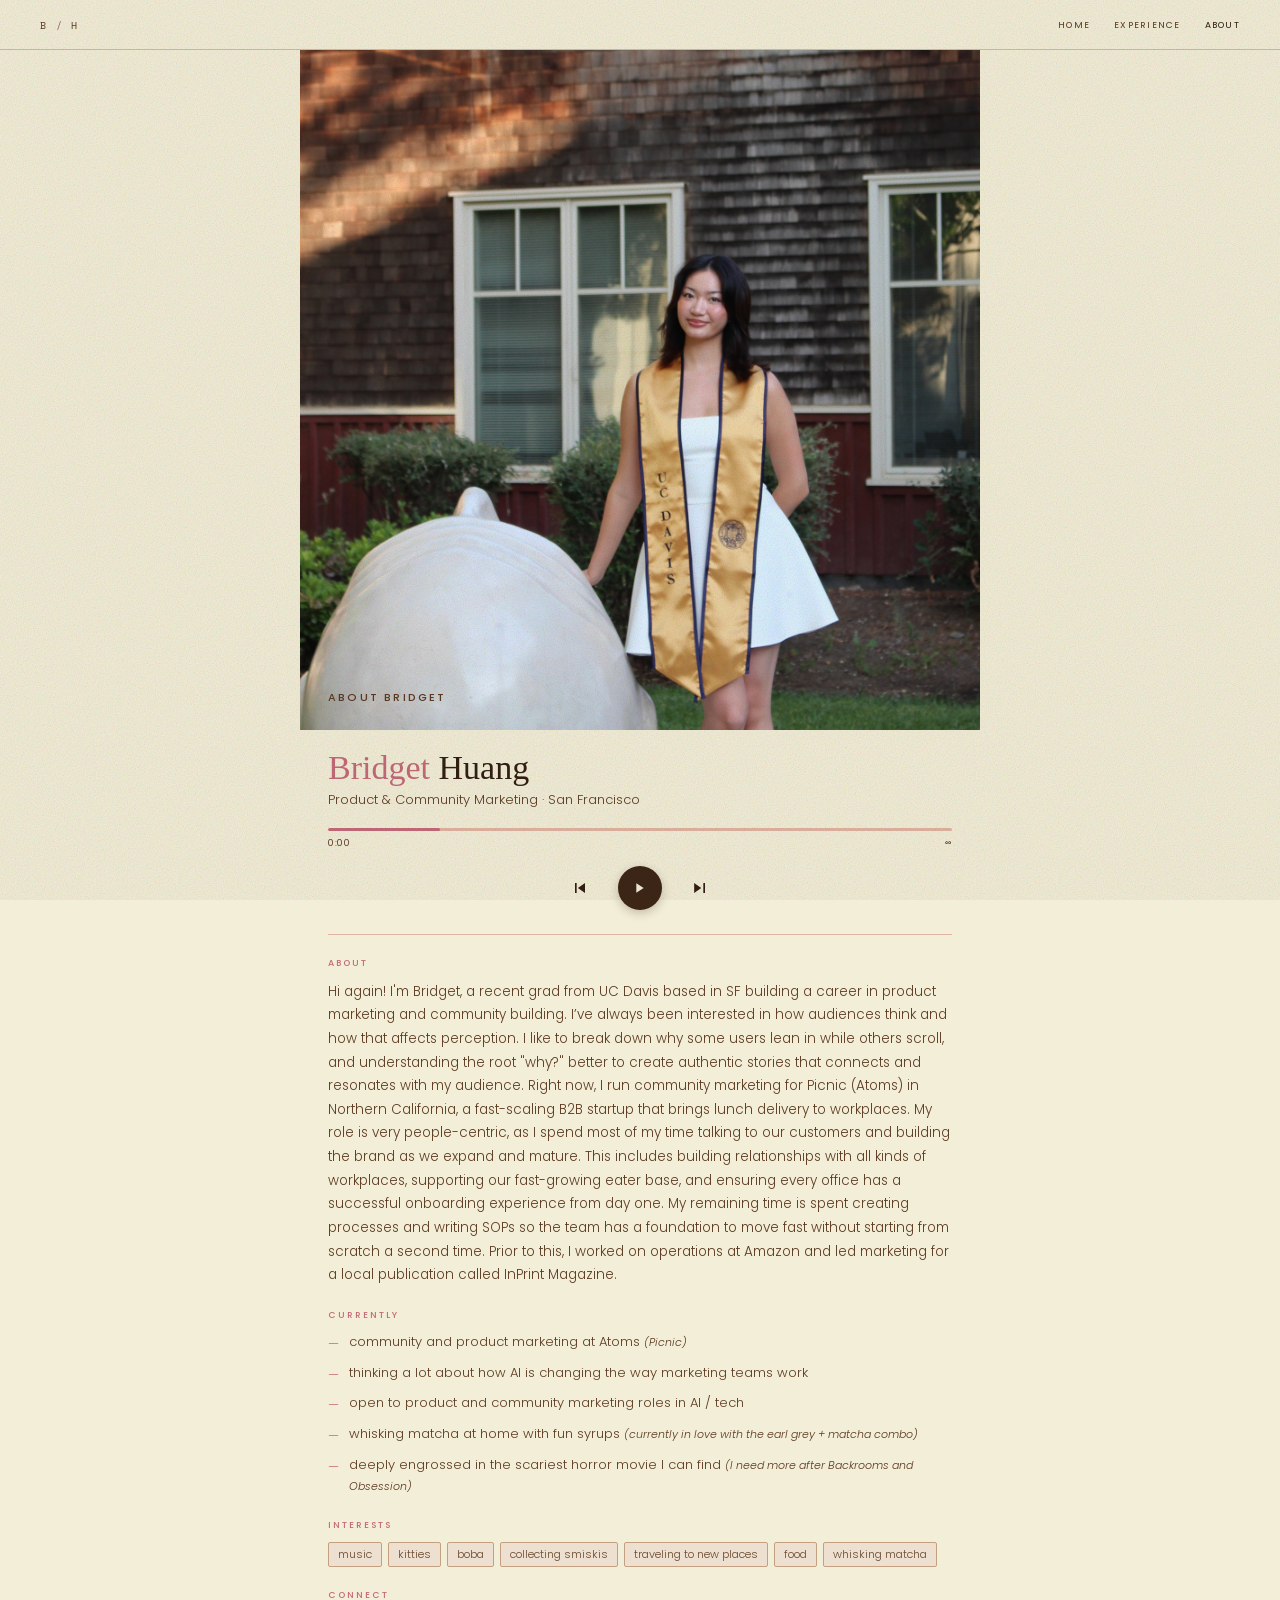
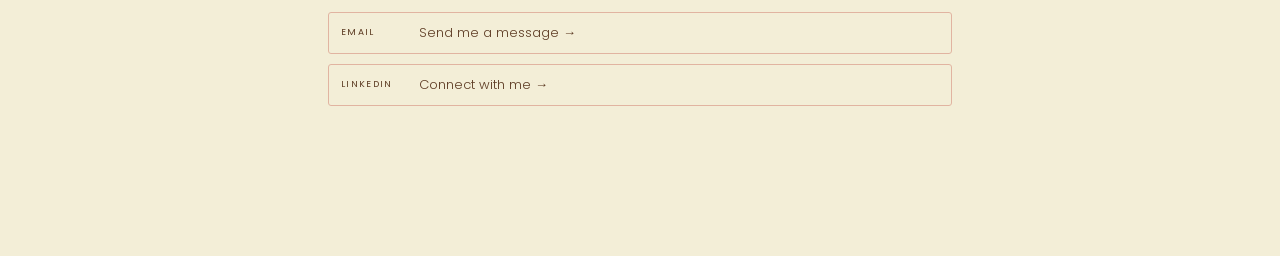
==== commit c9ee3c0e: "Update about.html" ====
--- a/about.html
+++ b/about.html
@@ -17,7 +17,7 @@
     .sp-hero-photo {
       width: 100%;
       aspect-ratio: 1 / 1;
-      max-height: 600;
+      max-height: 500;
       position: relative;
       overflow: hidden;
       background: var(--bg2);
@@ -26,7 +26,7 @@
       width: 100%;
       height: 100%;
       object-fit: cover;
-      object-position: center top;
+      object-position: center 35%;
       display: block;
     }
     .sp-hero-photo-placeholder {
@@ -40,7 +40,6 @@
       font-size: 11px; color: var(--muted);
       letter-spacing: 0.1em; text-transform: uppercase;
     }
-    /* gradient fade at the bottom of the photo */
     .sp-hero-photo::after {
       content: '';
       position: absolute;
@@ -49,7 +48,6 @@
       background: none;
       pointer-events: none;
     }
-    /* "About Bridget" label over the photo */
     .sp-hero-label {
       position: absolute;
       bottom: 24px;
@@ -144,7 +142,7 @@
       margin: 20px 28px 0;
     }
 
-    /* ── Content sections (scroll below controls like Spotify) ── */
+    /* ── Content sections ── */
     .sp-section {
       padding: 22px 28px 0;
     }
@@ -211,6 +209,7 @@
       border: 1px solid var(--bg3);
       border-radius: 3px;
       transition: border-color 0.15s, background 0.15s;
+      text-decoration: none;
     }
     .sp-connect-link:hover { border-color: var(--accent); background: var(--bg2); }
     .sp-connect-label {
@@ -277,17 +276,18 @@
   <!-- About bio -->
   <div class="sp-section">
     <div class="sp-section-label">About</div>
-    <p class="sp-section-body">UC Davis grad working in product and community marketing. I've always been curious about how audiences think — why some people lean in, others scroll past — and how to use that to create things that actually land. Currently at Atoms doing community and account marketing for Picnic across Northern California. Outside of work I watch too many TV shows, dabble in baking, and am always on the hunt for good matcha.</p>
+    <p class="sp-section-body">Hi again! I'm Bridget, a recent grad from UC Davis based in SF building a career in product marketing and community building. I’ve always been interested in how audiences think and how that affects perception. I like to break down why some users lean in while others scroll, and understanding the root "why?" better to create authentic stories that connects and resonates with my audience. Right now, I run community marketing for Picnic (Atoms) in Northern California, a fast-scaling B2B startup that brings lunch delivery to workplaces. My role is very people-centric, as I spend most of my time talking to our customers and building the brand as we expand and mature. This includes building relationships with all kinds of workplaces, supporting our fast-growing eater base, and ensuring every office has a successful onboarding experience from day one. My remaining time is spent creating processes and writing SOPs so the team has a foundation to move fast without starting from scratch a second time. Prior to this, I worked on operations at Amazon and led marketing for a local publication called InPrint Magazine.</p>
   </div>
 
   <!-- Currently -->
   <div class="sp-section">
     <div class="sp-section-label">Currently</div>
     <div class="sp-curr-list">
-      <div class="sp-curr-item"><span class="sp-curr-dash">—</span><span>community and account marketing at Atoms <em style="font-style:italic;color:var(--muted);font-size:11px">(Picnic)</em></span></div>
+      <div class="sp-curr-item"><span class="sp-curr-dash">—</span><span>community and product marketing at Atoms <em style="font-style:italic;color:var(--muted);font-size:11px">(Picnic)</em></span></div>
       <div class="sp-curr-item"><span class="sp-curr-dash">—</span><span>thinking a lot about how AI is changing the way marketing teams work</span></div>
       <div class="sp-curr-item"><span class="sp-curr-dash">—</span><span>open to product and community marketing roles in AI / tech</span></div>
-      <div class="sp-curr-item"><span class="sp-curr-dash">—</span><span>perfecting this website <em style="font-style:italic;color:var(--muted);font-size:11px">(it's a process)</em></span></div>
+      <div class="sp-curr-item"><span class="sp-curr-dash">—</span><span>whisking matcha at home with fun syrups <em style="font-style:italic;color:var(--muted);font-size:11px">(currently in love with the earl grey + matcha combo)</em></span></div>
+      <div class="sp-curr-item"><span class="sp-curr-dash">—</span><span>deeply engrossed in the scariest horror movie I can find <em style="font-style:italic;color:var(--muted);font-size:11px">(I need more after Backrooms and Obsession)</em></span></div>
     </div>
   </div>
 
@@ -295,16 +295,13 @@
   <div class="sp-section">
     <div class="sp-section-label">Interests</div>
     <div class="sp-interests">
-      <span class="sp-tag">matcha</span>
-      <span class="sp-tag">cats</span>
+      <span class="sp-tag">music</span>
+      <span class="sp-tag">kitties</span>
       <span class="sp-tag">boba</span>
-      <span class="sp-tag">pokémon cards</span>
-      <span class="sp-tag">smiskis</span>
-      <span class="sp-tag">miffy</span>
-      <span class="sp-tag">travel</span>
-      <span class="sp-tag">tv shows</span>
-      <span class="sp-tag">baking</span>
-      <span class="sp-tag">music</span>
+      <span class="sp-tag">collecting smiskis</span>
+      <span class="sp-tag">traveling to new places</span>
+      <span class="sp-tag">food</span>
+      <span class="sp-tag">whisking matcha</span>
     </div>
   </div>
 
@@ -316,6 +313,7 @@
         <span class="sp-connect-label">email</span>
         <span class="sp-connect-val">Send me a message →</span>
       </a>
+      <a class="sp-connect-link" href="https://linkedin.com/in/bridget-huangg" target="_blank">
         <span class="sp-connect-label">linkedin</span>
         <span class="sp-connect-val">Connect with me →</span>
       </a>
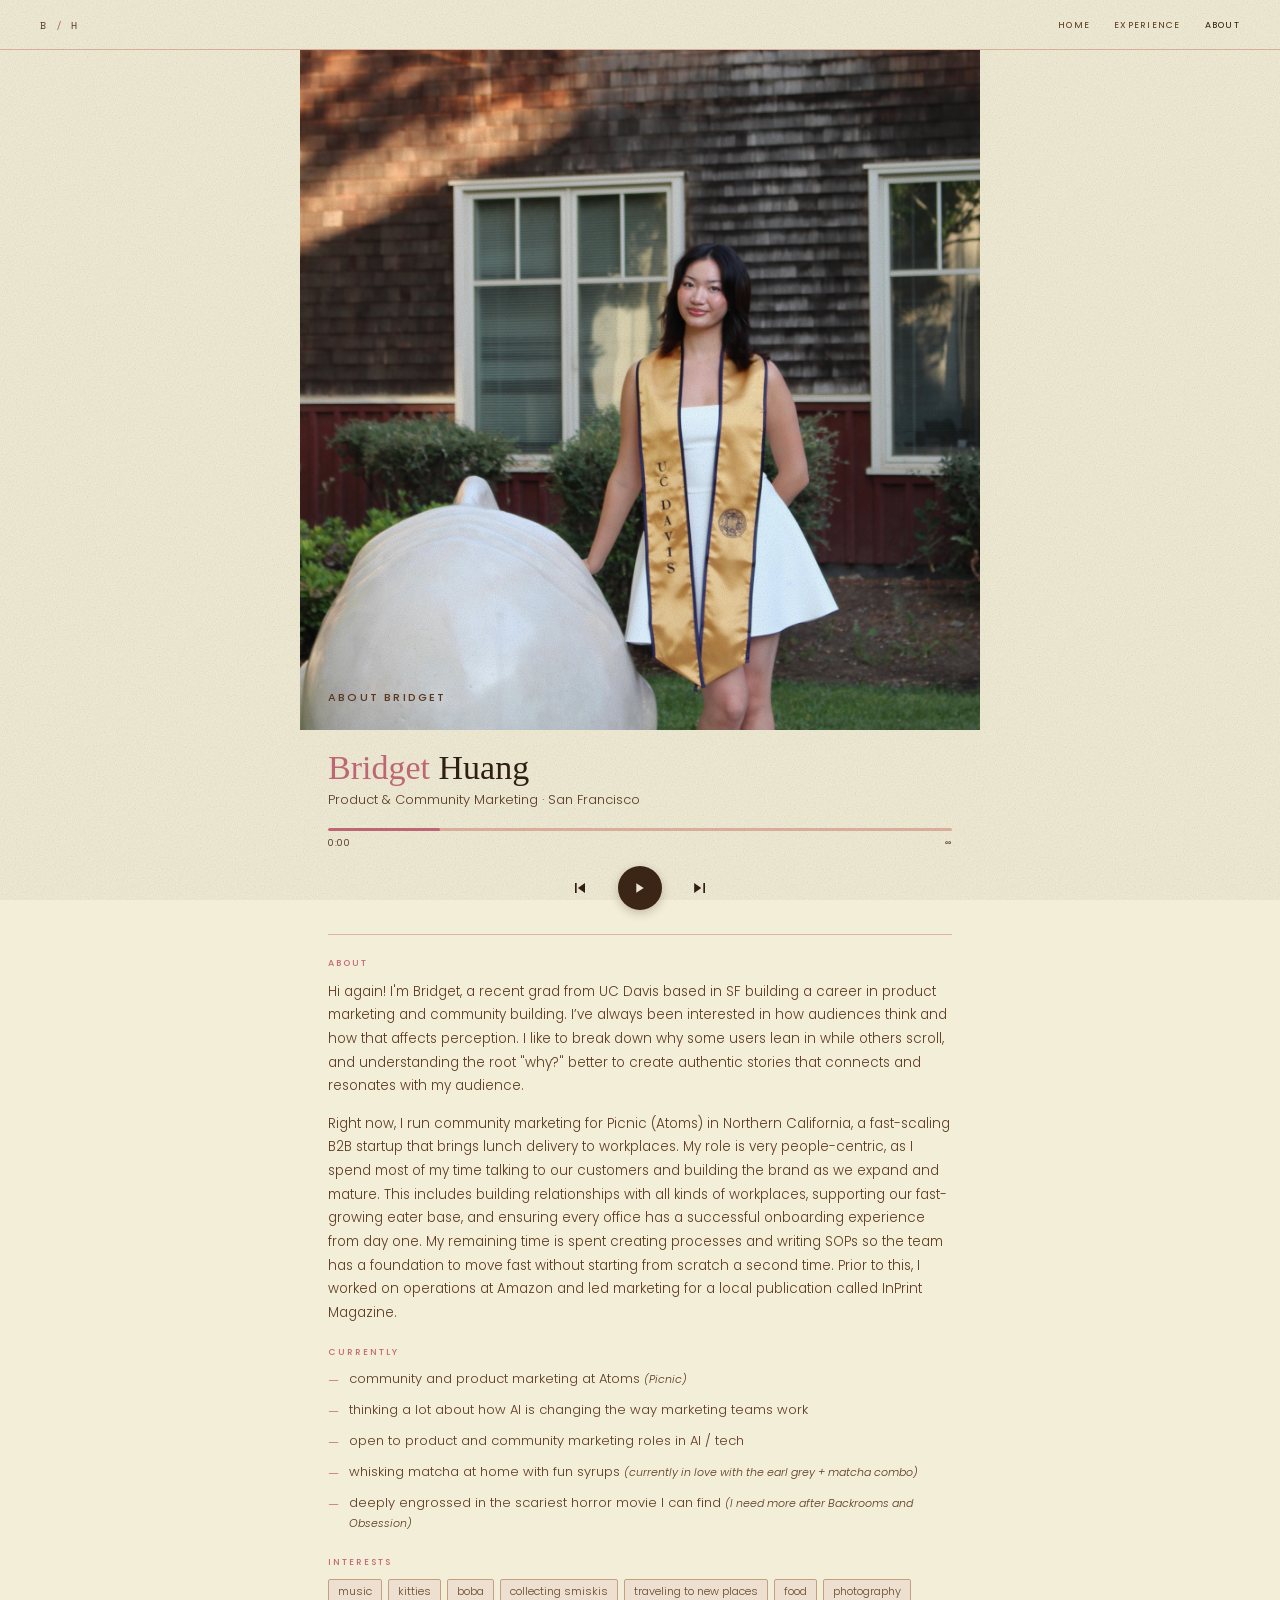
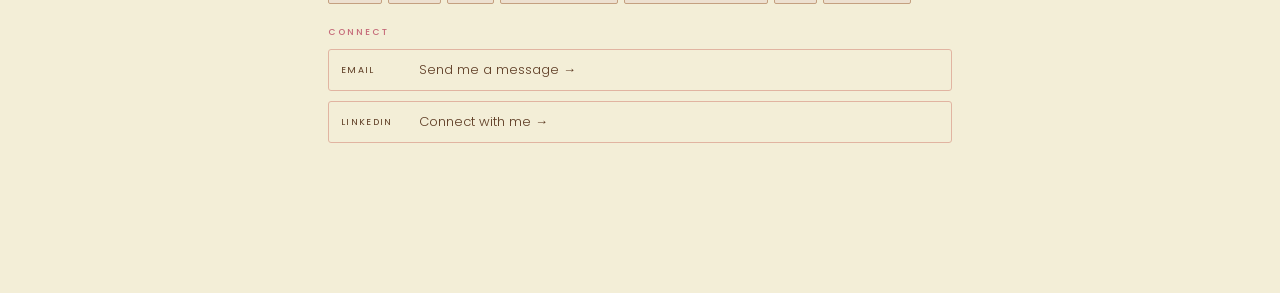
==== commit 7bf196db: "Update about.html" ====
--- a/about.html
+++ b/about.html
@@ -17,7 +17,7 @@
     .sp-hero-photo {
       width: 100%;
       aspect-ratio: 1 / 1;
-      max-height: 500;
+      max-height: 480;
       position: relative;
       overflow: hidden;
       background: var(--bg2);
@@ -26,7 +26,7 @@
       width: 100%;
       height: 100%;
       object-fit: cover;
-      object-position: center 35%;
+      object-position: center 45%;
       display: block;
     }
     .sp-hero-photo-placeholder {
@@ -276,7 +276,7 @@
   <!-- About bio -->
   <div class="sp-section">
     <div class="sp-section-label">About</div>
-    <p class="sp-section-body">Hi again! I'm Bridget, a recent grad from UC Davis based in SF building a career in product marketing and community building. I’ve always been interested in how audiences think and how that affects perception. I like to break down why some users lean in while others scroll, and understanding the root "why?" better to create authentic stories that connects and resonates with my audience. Right now, I run community marketing for Picnic (Atoms) in Northern California, a fast-scaling B2B startup that brings lunch delivery to workplaces. My role is very people-centric, as I spend most of my time talking to our customers and building the brand as we expand and mature. This includes building relationships with all kinds of workplaces, supporting our fast-growing eater base, and ensuring every office has a successful onboarding experience from day one. My remaining time is spent creating processes and writing SOPs so the team has a foundation to move fast without starting from scratch a second time. Prior to this, I worked on operations at Amazon and led marketing for a local publication called InPrint Magazine.</p>
+    <p class="sp-section-body">Hi again! I'm Bridget, a recent grad from UC Davis based in SF building a career in product marketing and community building. I’ve always been interested in how audiences think and how that affects perception. I like to break down why some users lean in while others scroll, and understanding the root "why?" better to create authentic stories that connects and resonates with my audience.</p><p class="sp-section-body" style="margin-top:14px">Right now, I run community marketing for Picnic (Atoms) in Northern California, a fast-scaling B2B startup that brings lunch delivery to workplaces. My role is very people-centric, as I spend most of my time talking to our customers and building the brand as we expand and mature. This includes building relationships with all kinds of workplaces, supporting our fast-growing eater base, and ensuring every office has a successful onboarding experience from day one. My remaining time is spent creating processes and writing SOPs so the team has a foundation to move fast without starting from scratch a second time. Prior to this, I worked on operations at Amazon and led marketing for a local publication called InPrint Magazine.</p>
   </div>
 
   <!-- Currently -->
@@ -301,7 +301,7 @@
       <span class="sp-tag">collecting smiskis</span>
       <span class="sp-tag">traveling to new places</span>
       <span class="sp-tag">food</span>
-      <span class="sp-tag">whisking matcha</span>
+      <span class="sp-tag">photography</span>
     </div>
   </div>
 
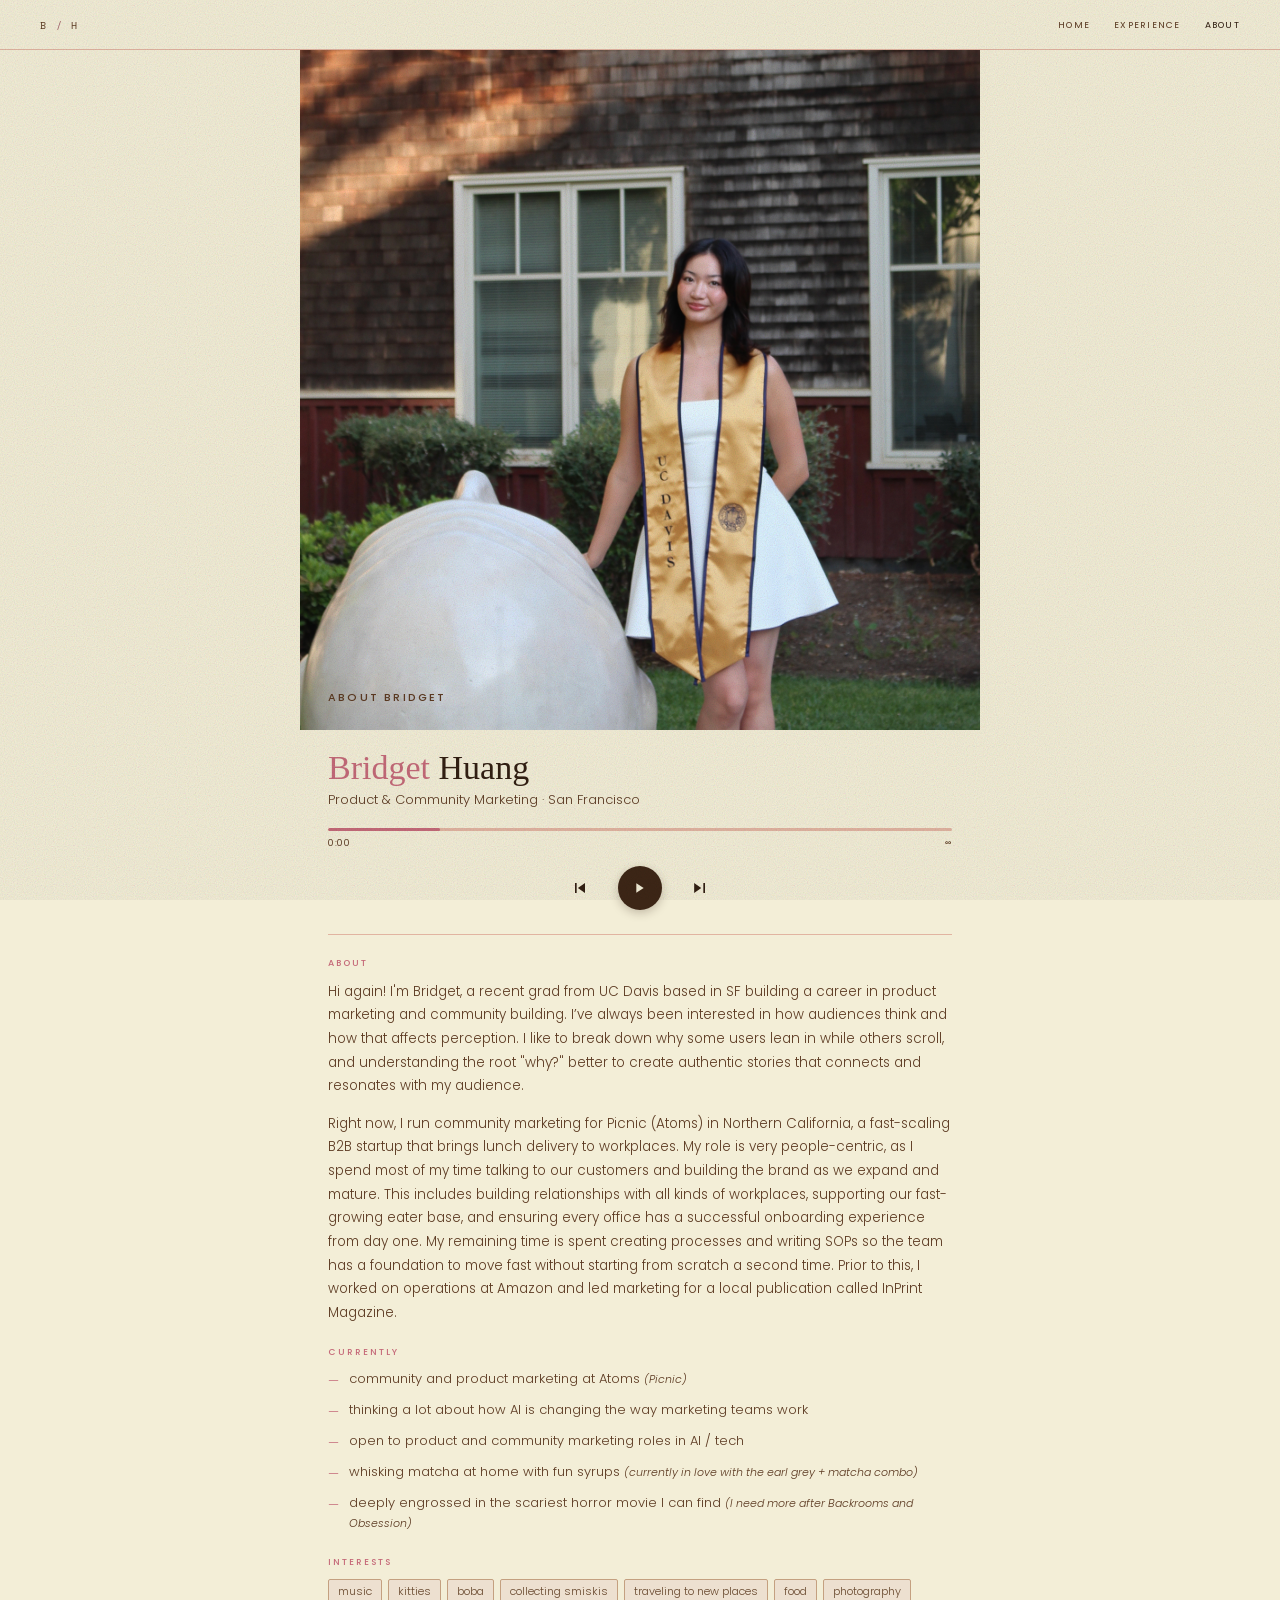
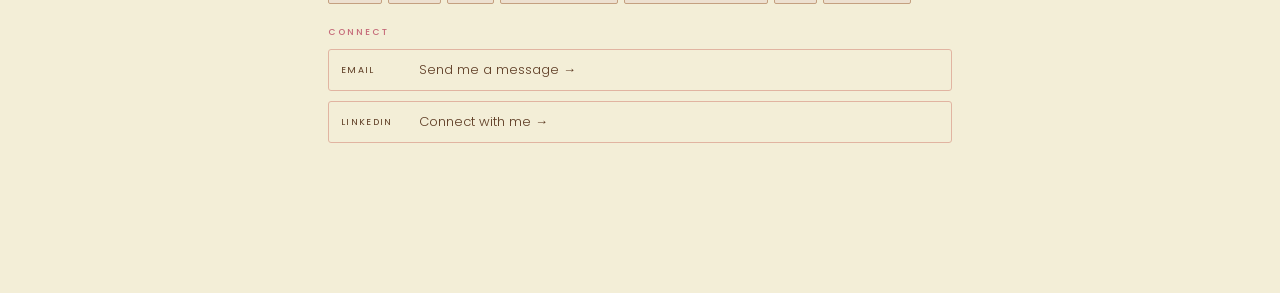
==== commit 7e816299: "Update about.html" ====
--- a/about.html
+++ b/about.html
@@ -17,7 +17,7 @@
     .sp-hero-photo {
       width: 100%;
       aspect-ratio: 1 / 1;
-      max-height: 480;
+      max-height: 450;
       position: relative;
       overflow: hidden;
       background: var(--bg2);
@@ -26,7 +26,7 @@
       width: 100%;
       height: 100%;
       object-fit: cover;
-      object-position: center 45%;
+      object-position: center 50%;
       display: block;
     }
     .sp-hero-photo-placeholder {
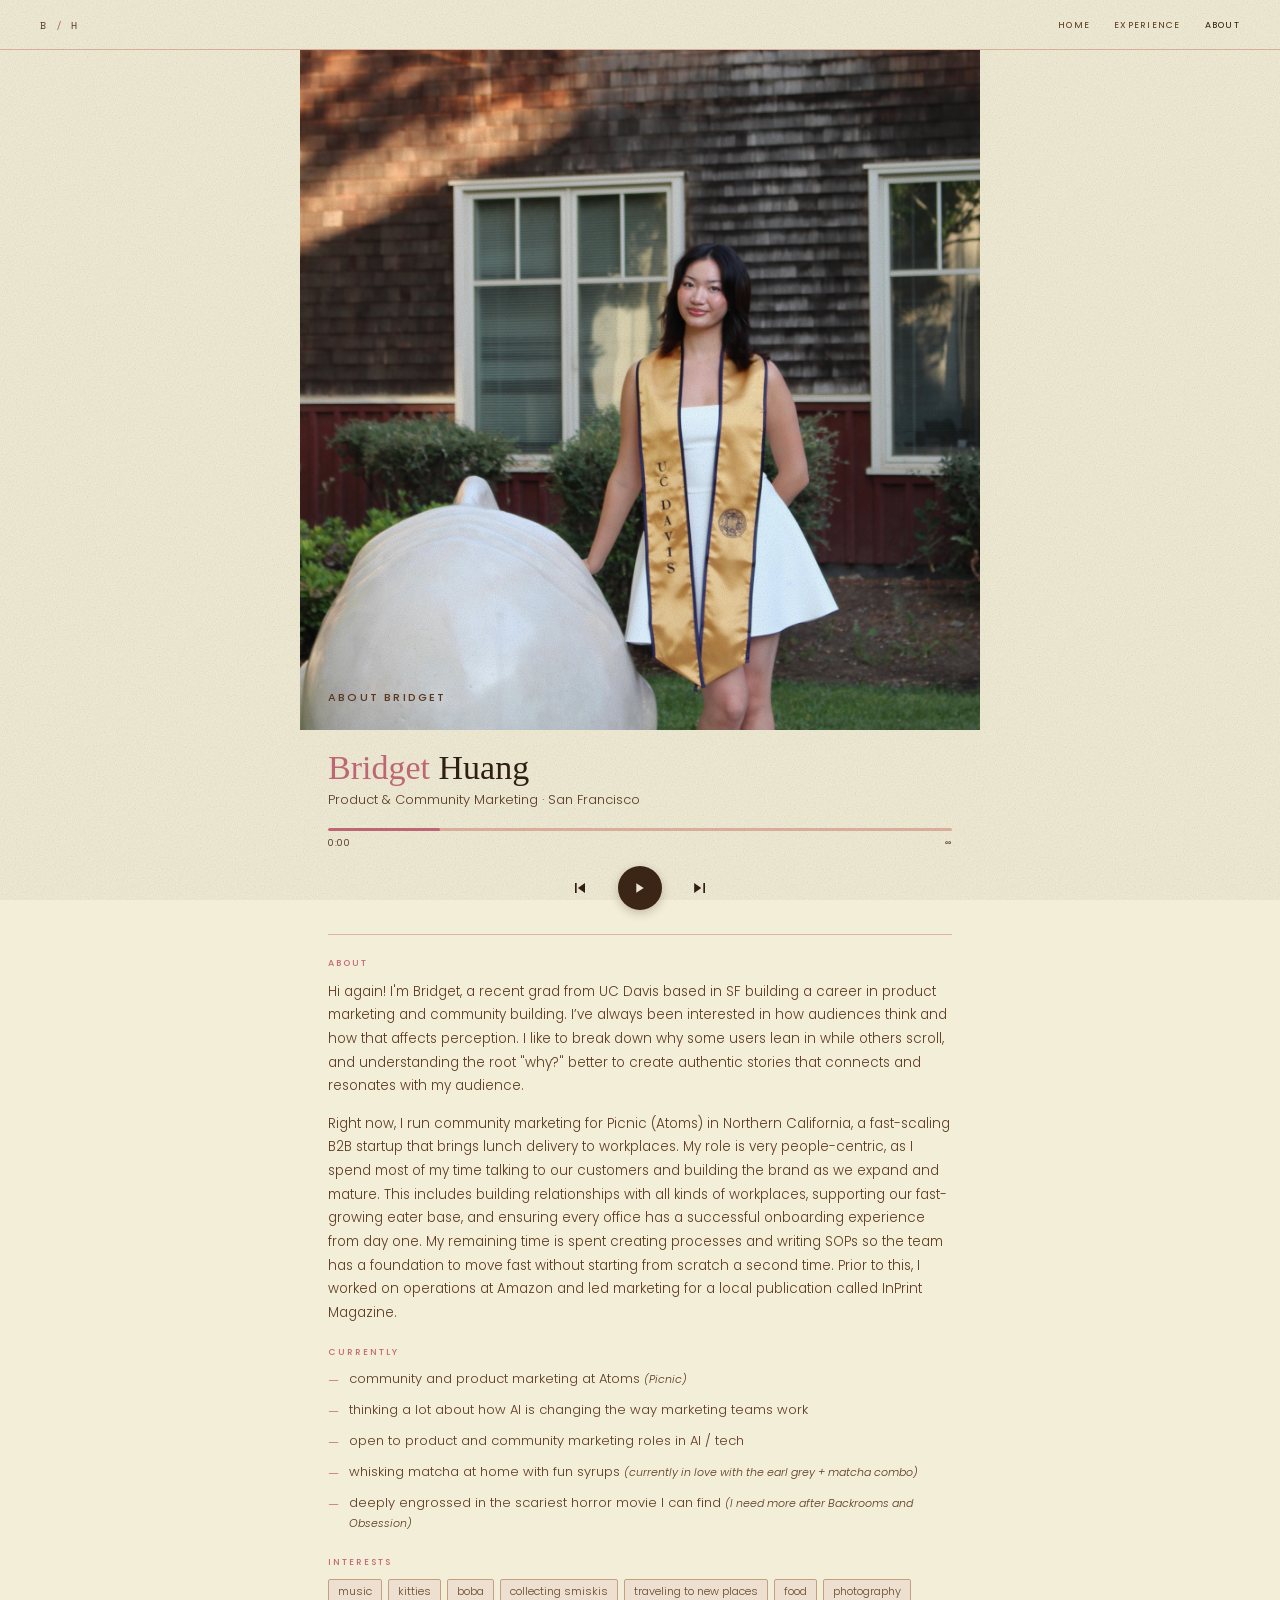
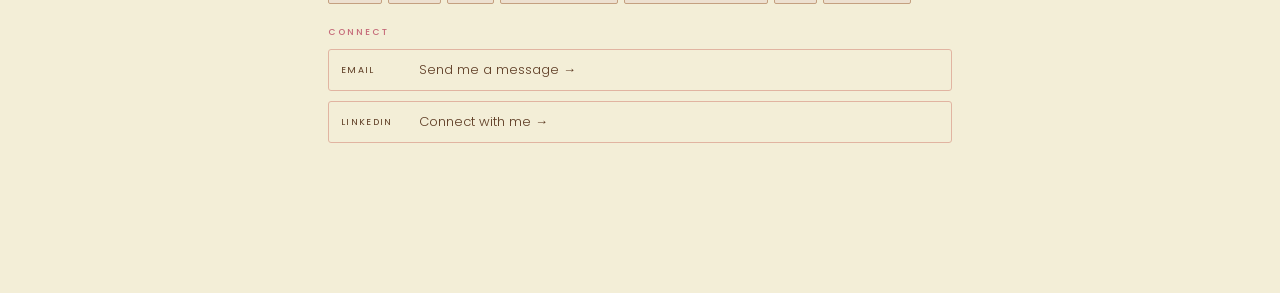
==== commit 54c50b2c: "Update about.html" ====
--- a/about.html
+++ b/about.html
@@ -17,7 +17,7 @@
     .sp-hero-photo {
       width: 100%;
       aspect-ratio: 1 / 1;
-      max-height: 450;
+      max-height: 460;
       position: relative;
       overflow: hidden;
       background: var(--bg2);
@@ -26,7 +26,7 @@
       width: 100%;
       height: 100%;
       object-fit: cover;
-      object-position: center 50%;
+      object-position: center 45%;
       display: block;
     }
     .sp-hero-photo-placeholder {
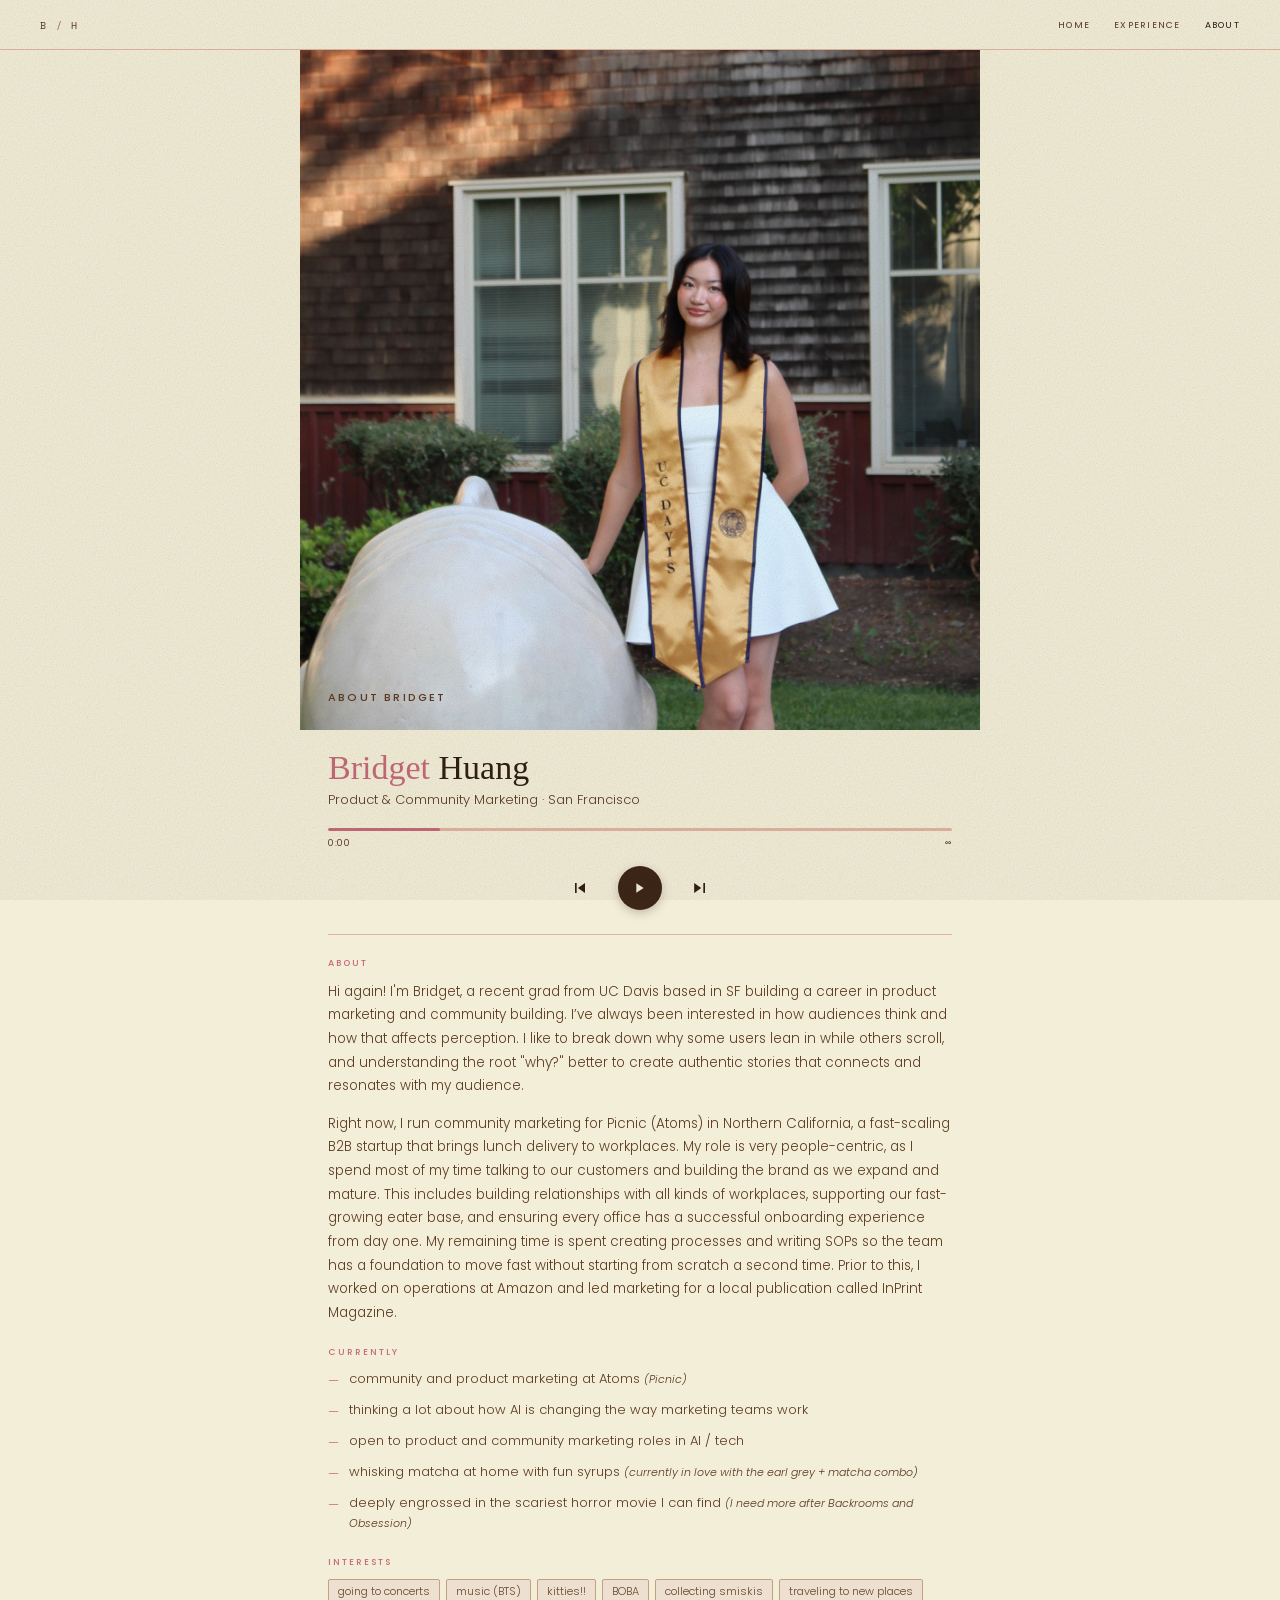
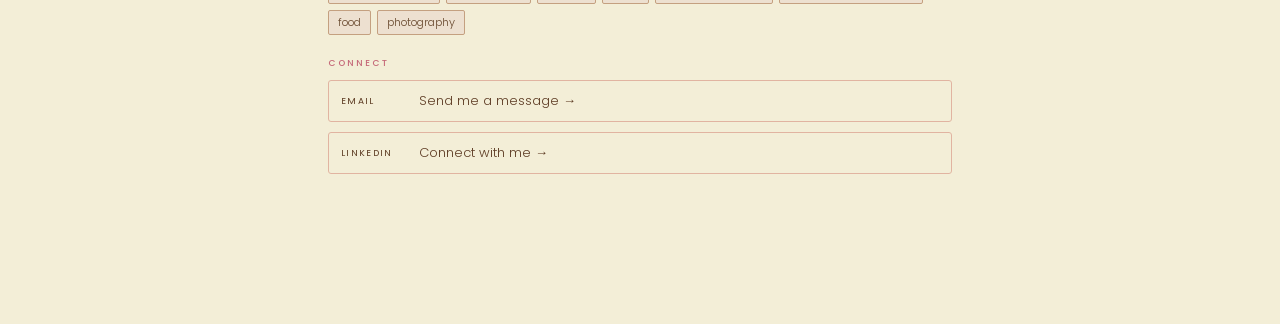
==== commit 4c9b1d0c: "Update about.html" ====
--- a/about.html
+++ b/about.html
@@ -17,7 +17,7 @@
     .sp-hero-photo {
       width: 100%;
       aspect-ratio: 1 / 1;
-      max-height: 460;
+      max-height: 450;
       position: relative;
       overflow: hidden;
       background: var(--bg2);
@@ -295,9 +295,10 @@
   <div class="sp-section">
     <div class="sp-section-label">Interests</div>
     <div class="sp-interests">
-      <span class="sp-tag">music</span>
-      <span class="sp-tag">kitties</span>
-      <span class="sp-tag">boba</span>
+      <span class="sp-tag">going to concerts</span>
+      <span class="sp-tag">music (BTS)</span>
+      <span class="sp-tag">kitties!!</span>
+      <span class="sp-tag">BOBA</span>
       <span class="sp-tag">collecting smiskis</span>
       <span class="sp-tag">traveling to new places</span>
       <span class="sp-tag">food</span>
--- a/style.css
+++ b/style.css
@@ -188,7 +188,7 @@
   line-height: 1.5; text-transform: uppercase;
 }
 .hero-info { display: flex; flex-direction: column; justify-content: center; gap: 20px; max-width: 480px; }
-.hero-name { font-family: Georgia, serif; font-size: 80px; line-height: 0.92; font-weight: 400; margin-bottom: 14px; }
+.hero-name { font-family: Georgia, serif; font-size: 90px; line-height: 0.92; font-weight: 450; margin-bottom: 14px; }
 .hero-name .first { color: var(--accent); }
 .hero-name .last  { color: var(--ink); }
 .genre-row { display: flex; flex-wrap: wrap; gap: 5px; margin-bottom: 14px; }
